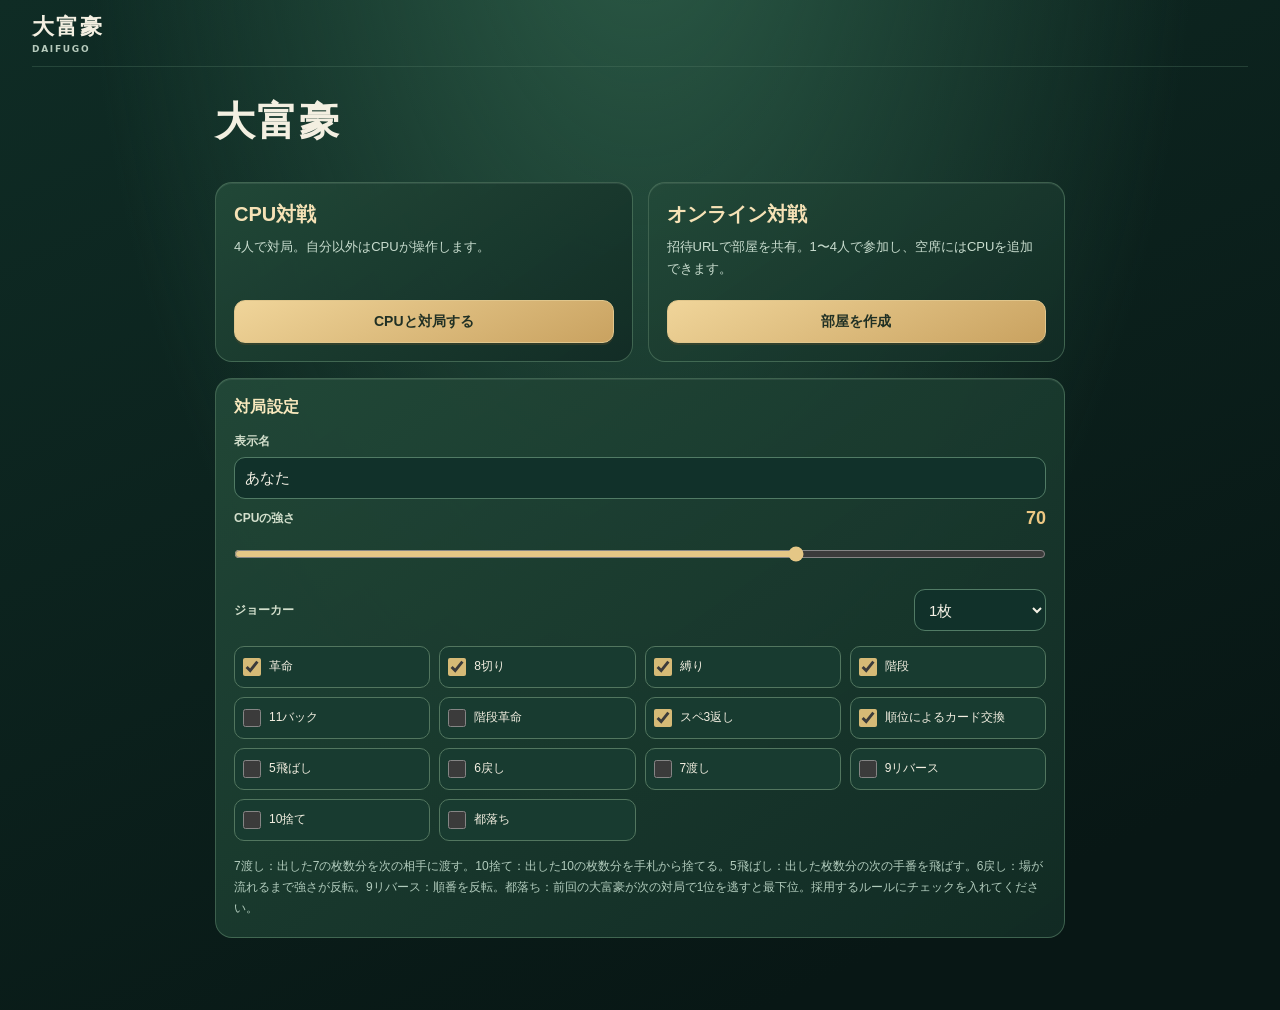
==== daifugo/index.html @ 8b04bd59 "Style special-card selection prompt for local Daifugo rules" ====
<!doctype html>
<html lang="ja">
<head>
<meta charset="utf-8">
<meta name="viewport" content="width=device-width, initial-scale=1, viewport-fit=cover">
<meta name="theme-color" content="#10251f">
<meta name="description" content="ブラウザで遊べる大富豪。4人CPU対戦と招待URLによるオンライン対戦。">
<title>大富豪</title>
<style>
:root{font-family:-apple-system,BlinkMacSystemFont,"Hiragino Kaku Gothic ProN","Yu Gothic",Meiryo,sans-serif;color:#f3efe1;--bg:#0a1d1b;--panel:#19382f;--panel2:#234738;--line:#53745e;--gold:#edc883;--muted:#b1cbbc;--red:#c43b48;--black:#263038}
*{box-sizing:border-box}
html{background:var(--bg);color-scheme:dark}
body{margin:0;min-height:100vh;background:radial-gradient(ellipse at 50% -20%,#2d5d48 0,transparent 62%),linear-gradient(155deg,#0f2c25,#081715 85%);font-size:15px}
button,input,select{font:inherit}button{cursor:pointer;touch-action:manipulation}
button:disabled{opacity:.43;cursor:not-allowed;transform:none!important}
button:focus-visible,input:focus-visible,select:focus-visible{outline:3px solid var(--gold);outline-offset:2px}
input,select{width:100%;max-width:100%;background:#11312a;color:#f5f1e5;border:1px solid #517b65;border-radius:11px;min-height:42px;padding:10px}
select{max-width:132px}button:active{transform:translateY(1px)}
.app-shell{max-width:1250px;margin:auto;padding:0 17px 45px}
.top{display:flex;justify-content:space-between;align-items:center;min-height:67px;border-bottom:1px solid #557c6855;gap:12px}
.logo{font-size:22px;font-weight:800;letter-spacing:.1em;font-family:"Hiragino Mincho ProN","Yu Mincho",serif}
.logo span{font:700 9px system-ui,sans-serif;letter-spacing:.19em;display:block;color:#b6cabc;margin-top:2px}
.top-links{display:flex;gap:8px}
.top button,.small-button{background:#24483a;color:#f4e8ce;border:1px solid #607f69;padding:8px 11px;border-radius:10px;font-size:12px;font-weight:700}
h1,h2,h3,p{margin-top:0}
h1{font-size:clamp(27px,6vw,40px);letter-spacing:.05em}
h2{font-size:22px}
h3{font-size:18px}
.panel{border:1px solid #547a62a9;background:linear-gradient(145deg,rgba(35,74,57,.91),rgba(18,44,37,.96));border-radius:17px;padding:18px;box-shadow:inset 0 1px 0 #ffffff14}
.panel-head{font-weight:800;letter-spacing:.02em;font-size:16px;margin-bottom:15px;color:#f8e8bd}
.home-content{max-width:850px;margin:27px auto}
.home-header{margin-bottom:18px}
.mode-grid{display:grid;grid-template-columns:repeat(2,minmax(0,1fr));gap:15px;margin:16px 0}
.mode-card{display:flex;flex-direction:column;gap:8px;min-height:180px}
.mode-title{font-size:20px;font-weight:800;color:#f6e2b6}
.mode-card p{font-size:13px;line-height:1.7;color:#c8dcce;flex:1;margin:0}
.action-primary,.action-secondary,.action-quiet,.sub-button{border-radius:11px;border:1px solid #e0c68c;min-height:43px;font-size:14px;font-weight:800;padding:10px 16px}
.action-primary{background:linear-gradient(155deg,#f0d59a,#c9a260);color:#203024;box-shadow:0 2px 0 #574d2b65}
.action-secondary{background:#2a5243;border-color:#7a9e83;color:#f4edd5}
.action-quiet,.sub-button{background:#152e29;border-color:#547363;color:#ccdcca}
.sub-button{width:100%;margin-top:12px;font-size:12px}
.settings{margin-top:15px}
.field-label{display:block;color:#d3dfcc;font-size:12px;font-weight:700;margin:11px 0 7px}
.setting-line{display:flex;align-items:center;justify-content:space-between;gap:12px;margin:9px 0}
.setting-line .field-label{margin:0}
.setting-line strong{font-size:18px;color:var(--gold)}
#skill{accent-color:#e5c786;min-height:20px;padding:0;margin:6px 0 16px}
.rule-grid{display:grid;grid-template-columns:repeat(4,minmax(0,1fr));gap:9px;margin:15px 0}
.rule-option{display:flex;align-items:center;gap:8px;border:1px solid #52765f;background:#183b30;border-radius:10px;padding:11px 8px;line-height:1.45;font-size:12px;cursor:pointer}
.rule-option input{width:18px;min-height:18px;height:18px;margin:0;accent-color:#d6ba76;flex:none}
.soft-note,.hint{color:var(--muted);font-size:12px;line-height:1.75}
.lobby{max-width:680px;margin:25px auto}.lobby h1{margin:5px 0 14px}.lobby h2{font-size:20px}
.room-state{color:#e9d7a9;background:#213d2f;border:1px solid #557a60;border-radius:9px;padding:11px;margin:12px 0}
.error-note{padding:11px 12px;margin:12px 0;border-radius:10px;background:#5a322c;border:1px solid #a66b59;color:#ffe6d4;font-size:13px;line-height:1.6}
.room-actions{display:flex;gap:9px;flex-wrap:wrap;margin:10px 0 20px}
.room-actions button{flex:1}
.seat-grid{display:grid;grid-template-columns:repeat(2,minmax(0,1fr));gap:10px;margin:12px 0 17px}
.seat{display:flex;flex-direction:column;gap:5px;background:#1a3c32;border:1px solid #527660;border-radius:10px;padding:12px;min-width:0}
.seat span{color:#bed0bd;font-size:11px}
.seat strong{font-size:15px;white-space:nowrap;overflow:hidden;text-overflow:ellipsis}
.seat small{color:#eed59d;font-size:11px}
.start-button{width:100%;margin:8px 0}
.game-shell{max-width:1100px;margin:17px auto;display:grid;grid-template-columns:minmax(0,800px) minmax(225px,255px);gap:15px;align-items:start}
.board-main{min-width:0}
.game-title{display:flex;align-items:center;justify-content:space-between;gap:10px;margin:7px 0 13px}
.eyebrow{letter-spacing:.13em;font-size:10px;font-weight:700;color:#e9c88b;margin-bottom:6px}
.game-title h2{font-size:18px;margin:0;color:#f1e6c8}
.players-top{display:grid;grid-template-columns:repeat(3,minmax(0,1fr));gap:9px;margin-bottom:11px}
.opponent{display:flex;align-items:center;gap:7px;min-width:0;position:relative;background:#1a3b30;border:1px solid #507964;border-radius:12px;padding:9px 10px;min-height:62px}
.opponent.now{border-color:#eac47f;box-shadow:0 0 0 1px #eac47f66,inset 0 0 16px #ffc96612}
.avatar{width:33px;height:33px;display:grid;place-items:center;flex:none;border-radius:10px;background:#315846;color:#ffe1aa;border:1px solid #738c6d;font-family:serif;font-weight:800}
.opponent-info{min-width:0;flex:1}
.opponent strong{font-size:12px;display:block;white-space:nowrap;overflow:hidden;text-overflow:ellipsis}
.opponent small{display:block;color:#bdd3bf;font-size:10px;margin-top:3px}
.card-count{font-size:11px;font-weight:800;color:#e7ca91;white-space:nowrap}
.turn-dot{position:absolute;right:3px;top:3px;width:7px;height:7px;border-radius:100%;background:#e6c776}
.table-area{background:radial-gradient(ellipse at center,#235b42 0,#164430 65%,#103326 100%);border:11px solid #41674c;box-shadow:0 12px 28px #020b0975,inset 0 0 0 2px #d5ac5a6b;border-radius:60px;min-height:255px;padding:17px 28px 12px;position:relative}
.table-head{display:flex;justify-content:space-between;align-items:center;gap:10px;font-size:12px;color:#e6e7d3}
.table-head em{font-size:10px;font-style:normal;background:#e1d39f1e;border:1px solid #e1d39f77;color:#f4d99e;border-radius:15px;padding:3px 7px;display:inline-block;margin-left:3px}
.played-area{display:flex;align-items:center;justify-content:center;flex-wrap:wrap;gap:6px;min-height:152px;padding:10px 0}
.empty-table{font-family:serif;color:#d0e5d2b8;font-size:25px;letter-spacing:.2em}
.table-meta{font-size:11px;text-align:center;color:#c5dec6}
.table-card{width:58px;height:85px;border-radius:7px;background:linear-gradient(142deg,#ffffff,#ebe9e2);border:1px solid #fff;box-shadow:1px 3px 6px #071a13a3;color:var(--black);display:flex;flex-direction:column;align-items:center;justify-content:center;gap:5px}
.table-card strong{font-family:Georgia,serif;font-size:19px}
.table-card span{font-size:26px}
.table-card.red{color:var(--red)}
.table-card.joker{background:linear-gradient(135deg,#352748,#67418d);color:#fbdeb0}
.my-zone{margin-top:12px;border:1px solid #618166;border-radius:14px;background:linear-gradient(150deg,#234c3c,#173729);padding:14px}
.special-banner{background:#625030;border:1px solid #d2ab61;color:#fff2c8;padding:12px;border-radius:10px;margin:0 0 12px;font-size:14px;font-weight:800;line-height:1.65;box-shadow:0 0 0 2px #b08c3240}
.my-zone-head{display:flex;justify-content:space-between;gap:10px;align-items:center;margin-bottom:10px}
.my-zone-head strong{font-size:15px}
.my-zone-head span{font-size:12px;color:#ecd093;margin-left:10px}
.my-zone-head small{font-size:11px;color:#c0d5be;text-align:right}
.myhand{display:flex;flex-wrap:wrap;align-items:center;justify-content:center;gap:5px;min-height:91px;padding:5px 0 8px}
.play-card{display:flex;align-items:center;justify-content:space-between;flex-direction:column;width:51px;height:78px;padding:4px 3px;border-radius:7px;background:linear-gradient(145deg,#fffefb,#e8e3d8);color:var(--black);box-shadow:0 3px 3px #0217109e;border:2px solid #f7f7ed;position:relative;transition:transform .12s, box-shadow .12s;flex:none}
.play-card.red{color:var(--red)}
.play-card.joker{background:linear-gradient(140deg,#432f56,#70508b);color:#ffe5a6;border-color:#bf9cdb}
.play-card.selected{transform:translateY(-9px);outline:2px solid #f9db84;z-index:2;box-shadow:0 6px 0 #946e34,0 0 14px #f9dc9969}
.play-card:active{transform:translateY(-3px)}
.play-card .corner{width:100%;text-align:left;font-weight:900;font-family:Georgia,serif;font-size:13px;line-height:1}
.play-card .corner span{font-size:12px;margin-left:2px}
.play-card .center-suit{font-size:24px;line-height:1}
.play-card .bottom-corner{align-self:flex-end;font-family:Georgia,serif;font-weight:bold;font-size:10px}
.my-action{display:flex;flex-wrap:wrap;justify-content:space-between;align-items:center;gap:12px;margin-top:8px}
.validation{color:#e9bbb1;font-size:12px;flex:1}
.validation.ok{color:#bae4b7}
.play-buttons{display:flex;gap:7px;flex-wrap:wrap}
.play-buttons button{min-width:74px}
.rankings{margin-top:13px}
.rankings h3{margin-bottom:11px}
.ranking-grid{display:grid;grid-template-columns:repeat(4,1fr);gap:7px;margin-bottom:15px}
.ranking-grid>div{background:#163b30;border:1px solid #5f8166;border-radius:8px;padding:10px 6px;display:flex;gap:6px;align-items:center;flex-direction:column;text-align:center}
.rank-digit{font-size:22px;color:#e8c37d;font-weight:900}
.ranking-grid strong{font-size:12px;max-width:100%;overflow:hidden;text-overflow:ellipsis}
.ranking-grid small{font-size:10px;color:#c9d9c5}
.side-bar{display:flex;flex-direction:column;gap:12px}
.info-item{display:flex;justify-content:space-between;border-bottom:1px solid #69816c47;padding:8px 0;gap:10px;font-size:12px}
.info-item span{color:#b1cfba}
.info-item strong{text-align:right;font-size:12px;max-width:140px;overflow-wrap:anywhere}
.logs{max-height:300px;overflow:auto;display:flex;flex-direction:column;gap:7px}
.logs div{font-size:12px;background:#14372c;padding:7px 8px;border-radius:6px;color:#dbefda}
.toast{position:fixed;bottom:18px;left:50%;transform:translateX(-50%);z-index:20;background:#285440;border:1px solid #a0c09a;border-radius:11px;max-width:90vw;padding:10px 15px;box-shadow:0 6px 20px #0007;font-size:12px}
.toast.error{background:#61382d;border-color:#bf806e}
@media(max-width:900px){.game-shell{grid-template-columns:minmax(0,760px);max-width:760px}.side-bar{display:grid;grid-template-columns:repeat(2,minmax(0,1fr))}}
@media(max-width:620px){.mode-grid{grid-template-columns:1fr}.mode-card{min-height:145px}.rule-grid{grid-template-columns:repeat(2,minmax(0,1fr))}.table-area{min-height:216px;border-width:7px;border-radius:39px;padding:14px}.played-area{min-height:133px}.game-title h2{font-size:16px}.opponent{padding:7px;gap:5px;min-height:57px}.opponent strong{font-size:11px}.opponent .avatar{height:29px;width:29px}.card-count{font-size:10px}.my-zone{padding:10px}.my-zone-head{align-items:flex-start}.my-zone-head small{max-width:160px}.side-bar{grid-template-columns:1fr}}
@media(max-width:425px){.app-shell{padding:0 8px 32px}.top{min-height:57px}.logo{font-size:19px}.home-content{margin:17px auto}.panel{padding:12px}.players-top{gap:5px}.opponent{padding:5px;flex-wrap:wrap}.opponent .avatar{height:25px;width:25px;font-size:12px}.opponent-info{min-width:40px}.card-count{margin-left:auto}.play-card{width:43px;height:70px;border-width:1px;padding:3px}.play-card .center-suit{font-size:22px}.myhand{gap:4px}.table-card{width:46px;height:70px}.table-card span{font-size:22px}.room-actions button{font-size:12px;padding:8px}.play-buttons button{padding:8px;min-height:39px;font-size:12px;min-width:63px}.rankings .ranking-grid{grid-template-columns:repeat(2,1fr)}}
@media(prefers-reduced-motion:reduce){*{transition:none!important}}
</style>
</head>
<body>
<div id="app"><div style="text-align:center;padding:27vh 15px;font-size:25px">大富豪</div></div>
<noscript><p style="text-align:center">JavaScriptを有効にしてください。</p></noscript>
<script src="./game.js"></script>
<script src="./vendor/peerjs.min.js"></script>
<script src="./app.js"></script>
</body>
</html>
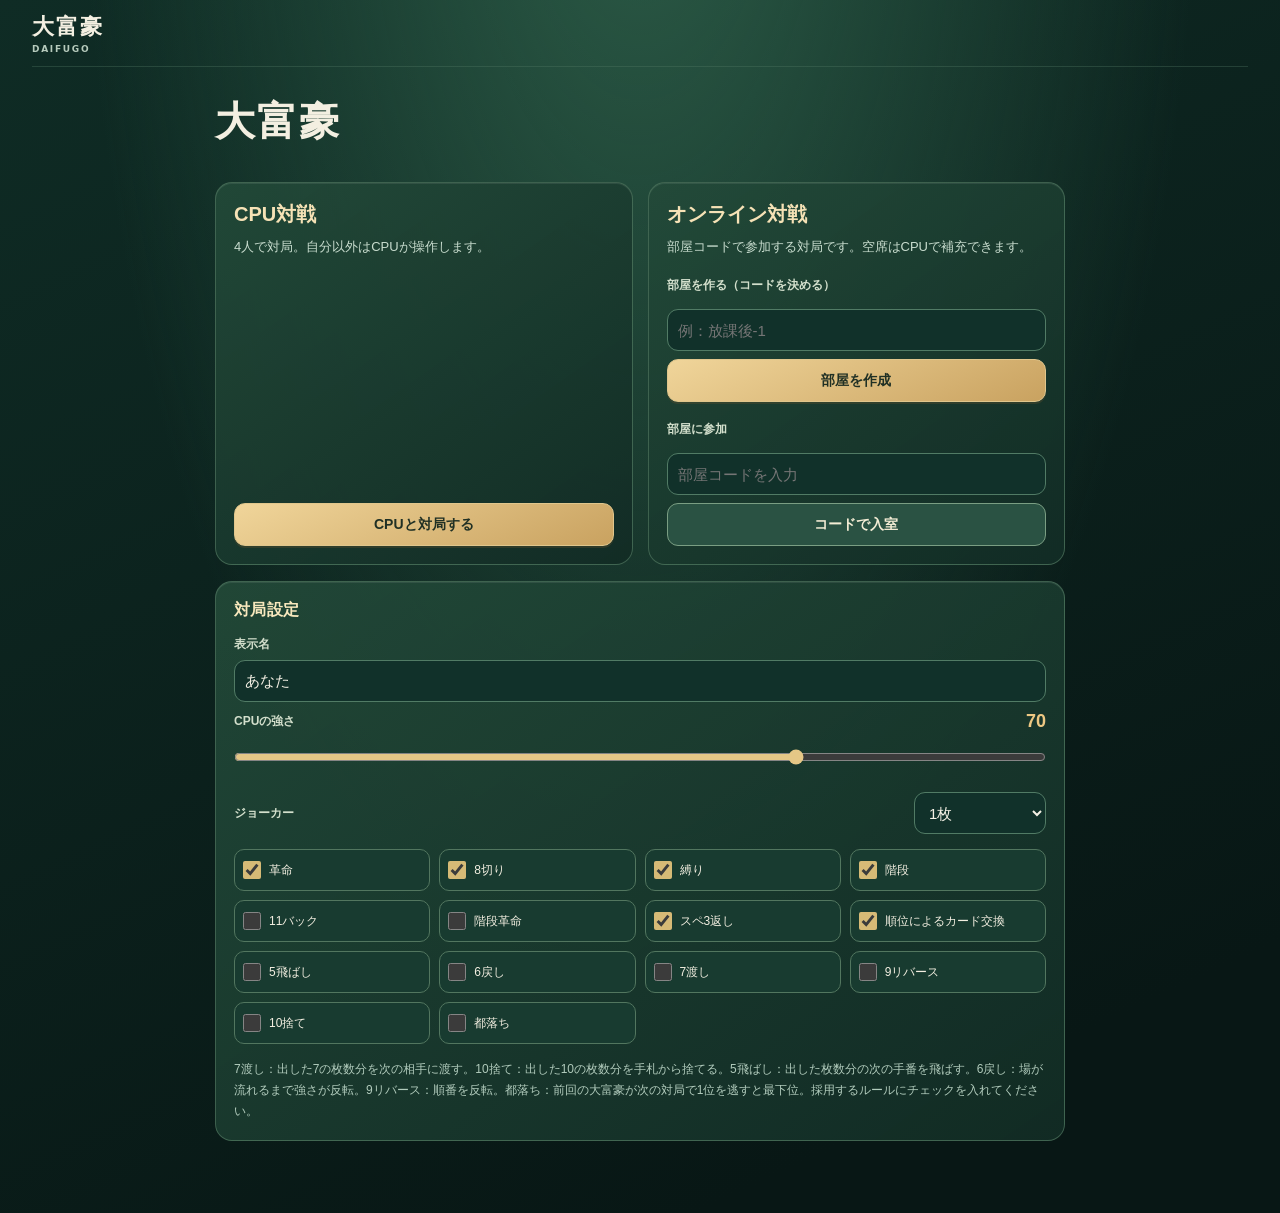
==== commit b9375ac5: "Add room-code create and join navigation" ====
--- a/daifugo/index.html
+++ b/daifugo/index.html
@@ -130,8 +130,8 @@
 <body>
 <div id="app"><div style="text-align:center;padding:27vh 15px;font-size:25px">大富豪</div></div>
 <noscript><p style="text-align:center">JavaScriptを有効にしてください。</p></noscript>
-<script src="./game.js"></script>
+<script src="./game.js?v=local02"></script>
 <script src="./vendor/peerjs.min.js"></script>
-<script src="./app.js"></script>
+<script src="./app.js?v=roomcode03"></script>
 </body>
 </html>
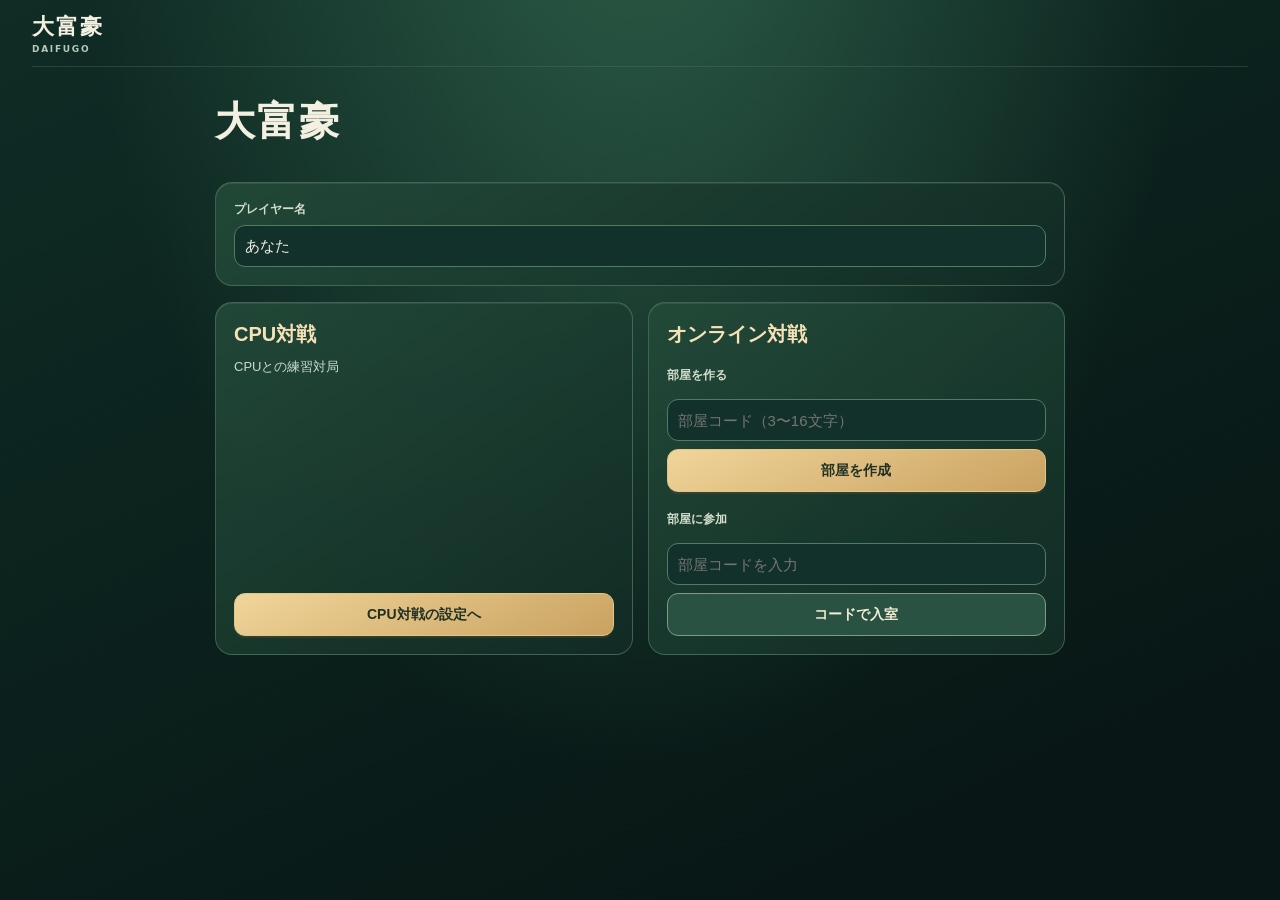
==== commit af8d64a9: "Style name-above-entry and host lobby rules, player count and starting hand settings" ====
--- a/daifugo/index.html
+++ b/daifugo/index.html
@@ -4,7 +4,7 @@
 <meta charset="utf-8">
 <meta name="viewport" content="width=device-width, initial-scale=1, viewport-fit=cover">
 <meta name="theme-color" content="#10251f">
-<meta name="description" content="ブラウザで遊べる大富豪。4人CPU対戦と招待URLによるオンライン対戦。">
+<meta name="description" content="ブラウザで遊べる大富豪。人数やルール、初期手札枚数を部屋主が設定できるオンライン対戦。">
 <title>大富豪</title>
 <style>
 :root{font-family:-apple-system,BlinkMacSystemFont,"Hiragino Kaku Gothic ProN","Yu Gothic",Meiryo,sans-serif;color:#f3efe1;--bg:#0a1d1b;--panel:#19382f;--panel2:#234738;--line:#53745e;--gold:#edc883;--muted:#b1cbbc;--red:#c43b48;--black:#263038}
@@ -46,6 +46,7 @@
 .setting-line strong{font-size:18px;color:var(--gold)}
 #skill{accent-color:#e5c786;min-height:20px;padding:0;margin:6px 0 16px}
 .rule-grid{display:grid;grid-template-columns:repeat(4,minmax(0,1fr));gap:9px;margin:15px 0}
+.name-panel{margin-bottom:16px}.name-panel .field-label{margin-top:0}.room-config-grid{display:grid;grid-template-columns:repeat(3,minmax(0,1fr));gap:12px;margin:4px 0 16px}.room-config-grid .field-label{margin:0}.room-config-grid select{max-width:none;display:block;margin-top:8px}.rules-title{margin-top:19px;margin-bottom:7px}.lobby>.panel{margin-bottom:13px}.lobby>.panel .start-button{margin-top:3px}.lobby>.panel .action-quiet[data-act=home]{margin-top:9px}
 .rule-option{display:flex;align-items:center;gap:8px;border:1px solid #52765f;background:#183b30;border-radius:10px;padding:11px 8px;line-height:1.45;font-size:12px;cursor:pointer}
 .rule-option input{width:18px;min-height:18px;height:18px;margin:0;accent-color:#d6ba76;flex:none}
 .soft-note,.hint{color:var(--muted);font-size:12px;line-height:1.75}
@@ -65,7 +66,7 @@
 .game-title{display:flex;align-items:center;justify-content:space-between;gap:10px;margin:7px 0 13px}
 .eyebrow{letter-spacing:.13em;font-size:10px;font-weight:700;color:#e9c88b;margin-bottom:6px}
 .game-title h2{font-size:18px;margin:0;color:#f1e6c8}
-.players-top{display:grid;grid-template-columns:repeat(3,minmax(0,1fr));gap:9px;margin-bottom:11px}
+.players-top{display:grid;grid-template-columns:repeat(auto-fit,minmax(min(100%,140px),1fr));gap:9px;margin-bottom:11px}
 .opponent{display:flex;align-items:center;gap:7px;min-width:0;position:relative;background:#1a3b30;border:1px solid #507964;border-radius:12px;padding:9px 10px;min-height:62px}
 .opponent.now{border-color:#eac47f;box-shadow:0 0 0 1px #eac47f66,inset 0 0 16px #ffc96612}
 .avatar{width:33px;height:33px;display:grid;place-items:center;flex:none;border-radius:10px;background:#315846;color:#ffe1aa;border:1px solid #738c6d;font-family:serif;font-weight:800}
@@ -122,7 +123,7 @@
 .toast{position:fixed;bottom:18px;left:50%;transform:translateX(-50%);z-index:20;background:#285440;border:1px solid #a0c09a;border-radius:11px;max-width:90vw;padding:10px 15px;box-shadow:0 6px 20px #0007;font-size:12px}
 .toast.error{background:#61382d;border-color:#bf806e}
 @media(max-width:900px){.game-shell{grid-template-columns:minmax(0,760px);max-width:760px}.side-bar{display:grid;grid-template-columns:repeat(2,minmax(0,1fr))}}
-@media(max-width:620px){.mode-grid{grid-template-columns:1fr}.mode-card{min-height:145px}.rule-grid{grid-template-columns:repeat(2,minmax(0,1fr))}.table-area{min-height:216px;border-width:7px;border-radius:39px;padding:14px}.played-area{min-height:133px}.game-title h2{font-size:16px}.opponent{padding:7px;gap:5px;min-height:57px}.opponent strong{font-size:11px}.opponent .avatar{height:29px;width:29px}.card-count{font-size:10px}.my-zone{padding:10px}.my-zone-head{align-items:flex-start}.my-zone-head small{max-width:160px}.side-bar{grid-template-columns:1fr}}
+@media(max-width:620px){.room-config-grid{grid-template-columns:repeat(2,minmax(0,1fr))}.mode-grid{grid-template-columns:1fr}.mode-card{min-height:145px}.rule-grid{grid-template-columns:repeat(2,minmax(0,1fr))}.table-area{min-height:216px;border-width:7px;border-radius:39px;padding:14px}.played-area{min-height:133px}.game-title h2{font-size:16px}.opponent{padding:7px;gap:5px;min-height:57px}.opponent strong{font-size:11px}.opponent .avatar{height:29px;width:29px}.card-count{font-size:10px}.my-zone{padding:10px}.my-zone-head{align-items:flex-start}.my-zone-head small{max-width:160px}.side-bar{grid-template-columns:1fr}}
 @media(max-width:425px){.app-shell{padding:0 8px 32px}.top{min-height:57px}.logo{font-size:19px}.home-content{margin:17px auto}.panel{padding:12px}.players-top{gap:5px}.opponent{padding:5px;flex-wrap:wrap}.opponent .avatar{height:25px;width:25px;font-size:12px}.opponent-info{min-width:40px}.card-count{margin-left:auto}.play-card{width:43px;height:70px;border-width:1px;padding:3px}.play-card .center-suit{font-size:22px}.myhand{gap:4px}.table-card{width:46px;height:70px}.table-card span{font-size:22px}.room-actions button{font-size:12px;padding:8px}.play-buttons button{padding:8px;min-height:39px;font-size:12px;min-width:63px}.rankings .ranking-grid{grid-template-columns:repeat(2,1fr)}}
 @media(prefers-reduced-motion:reduce){*{transition:none!important}}
 </style>
@@ -132,6 +133,6 @@
 <noscript><p style="text-align:center">JavaScriptを有効にしてください。</p></noscript>
 <script src="./game.js?v=local02"></script>
 <script src="./vendor/peerjs.min.js"></script>
-<script src="./app.js?v=roomcode03"></script>
+<script src="./app.js?v=lobbysettings04"></script>
 </body>
 </html>
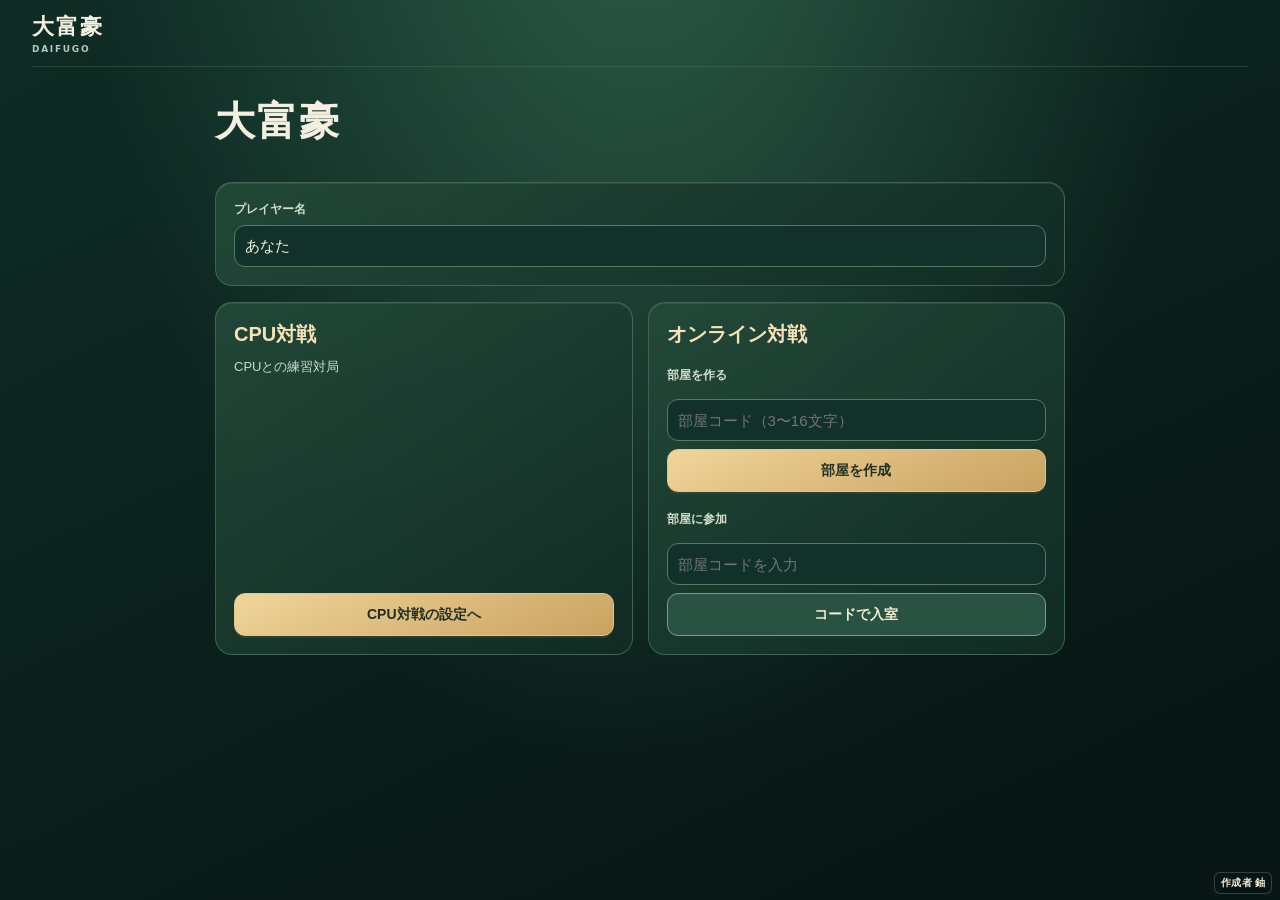
==== commit 1b318bfe: "Add subtle creator credit to game screen" ====
--- a/daifugo/index.html
+++ b/daifugo/index.html
@@ -127,6 +127,9 @@
 @media(max-width:425px){.app-shell{padding:0 8px 32px}.top{min-height:57px}.logo{font-size:19px}.home-content{margin:17px auto}.panel{padding:12px}.players-top{gap:5px}.opponent{padding:5px;flex-wrap:wrap}.opponent .avatar{height:25px;width:25px;font-size:12px}.opponent-info{min-width:40px}.card-count{margin-left:auto}.play-card{width:43px;height:70px;border-width:1px;padding:3px}.play-card .center-suit{font-size:22px}.myhand{gap:4px}.table-card{width:46px;height:70px}.table-card span{font-size:22px}.room-actions button{font-size:12px;padding:8px}.play-buttons button{padding:8px;min-height:39px;font-size:12px;min-width:63px}.rankings .ranking-grid{grid-template-columns:repeat(2,1fr)}}
 @media(prefers-reduced-motion:reduce){*{transition:none!important}}
 </style>
+<style id="creator-credit-style">
+#creator-credit{position:fixed;right:8px;bottom:calc(6px + env(safe-area-inset-bottom, 0px));z-index:12;pointer-events:none;user-select:none;background:rgba(9,21,22,.76);border:1px solid rgba(250,235,204,.2);color:#f7ebd6;border-radius:6px;padding:3px 6px;font:600 10px/1.4 -apple-system,BlinkMacSystemFont,"Hiragino Kaku Gothic ProN","Yu Gothic",sans-serif;letter-spacing:.02em}
+</style>
 </head>
 <body>
 <div id="app"><div style="text-align:center;padding:27vh 15px;font-size:25px">大富豪</div></div>
@@ -134,5 +137,6 @@
 <script src="./game.js?v=local02"></script>
 <script src="./vendor/peerjs.min.js"></script>
 <script src="./app.js?v=lobbysettings04"></script>
+<div id="creator-credit">作成者 鈾</div>
 </body>
 </html>
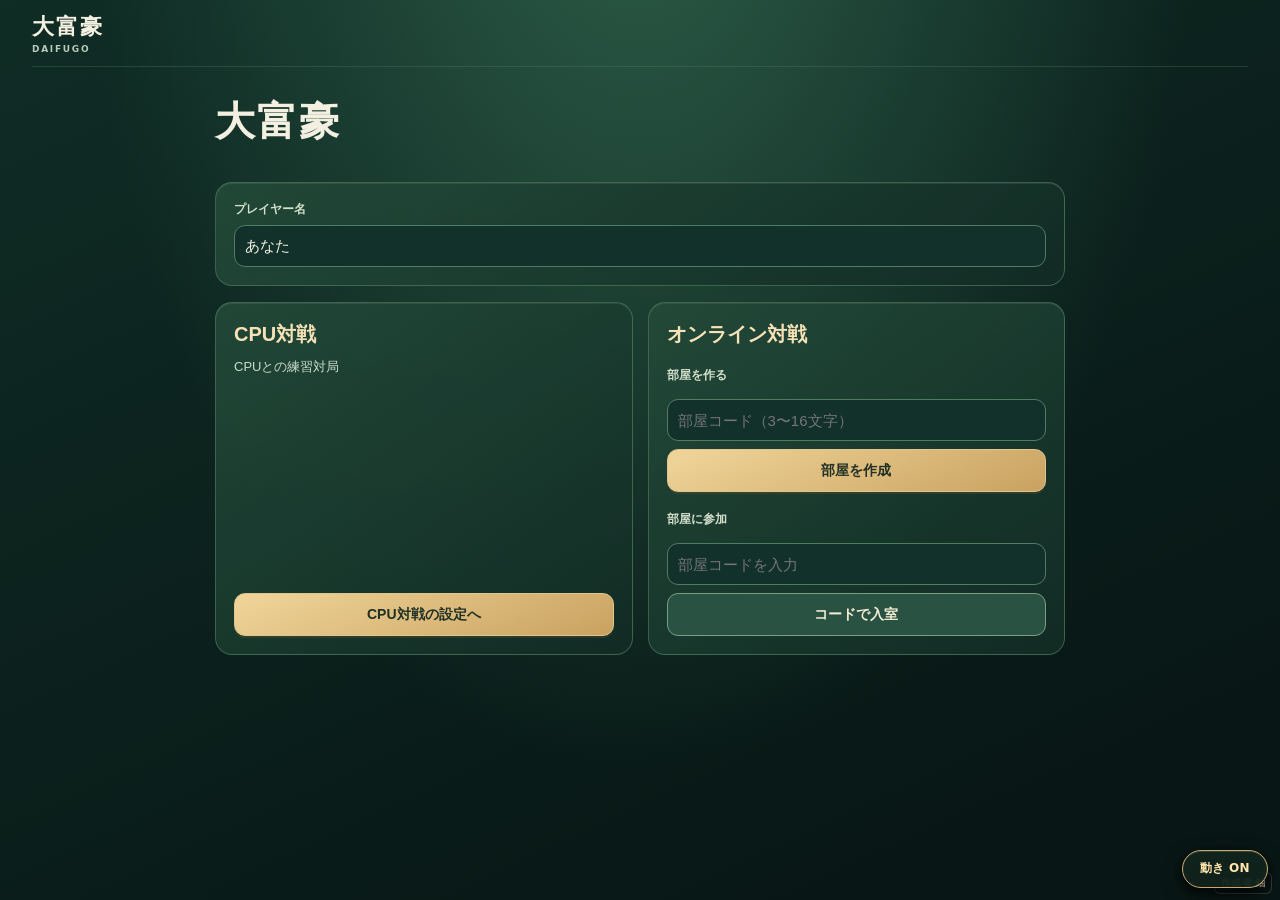
==== commit aabe22db: "Enable per-game realistic tabletop motion and accessible touch polish" ====
--- a/daifugo/index.html
+++ b/daifugo/index.html
@@ -130,6 +130,7 @@
 <style id="creator-credit-style">
 #creator-credit{position:fixed;right:8px;bottom:calc(6px + env(safe-area-inset-bottom, 0px));z-index:12;pointer-events:none;user-select:none;background:rgba(9,21,22,.76);border:1px solid rgba(250,235,204,.2);color:#f7ebd6;border-radius:6px;padding:3px 6px;font:600 10px/1.4 -apple-system,BlinkMacSystemFont,"Hiragino Kaku Gothic ProN","Yu Gothic",sans-serif;letter-spacing:.02em}
 </style>
+<link rel="stylesheet" href="../tabletop-finish.css?v=11">
 </head>
 <body>
 <div id="app"><div style="text-align:center;padding:27vh 15px;font-size:25px">大富豪</div></div>
@@ -138,5 +139,6 @@
 <script src="./vendor/peerjs.min.js"></script>
 <script src="./app.js?v=lobbysettings04"></script>
 <div id="creator-credit">作成者 鈾</div>
+<script src="../tabletop-motion.js?v=11" data-game="daifugo"></script>
 </body>
 </html>
--- a/tabletop-finish.css
+++ b/tabletop-finish.css
@@ -0,0 +1,106 @@
+/* Tabletop physical finish 1.1.
+   Visual treatment only: rules, turns, CPU, rooms and scoring are unchanged. */
+.ttm-motion-control{
+  position:fixed;right:max(12px,env(safe-area-inset-right));bottom:calc(12px + env(safe-area-inset-bottom));
+  z-index:150;pointer-events:none;filter:drop-shadow(0 4px 8px #0009)
+}
+.ttm-motion-control button{
+  pointer-events:auto;cursor:pointer;min-height:38px;min-width:86px;padding:7px 11px;
+  border:1px solid #cba96c;border-radius:99px;background:#12241eec;color:#ffe7ae;
+  box-shadow:inset 0 1px 0 #ffffff25,0 4px 12px #0008;
+  font:750 12px/1.1 system-ui,-apple-system,"Yu Gothic",sans-serif;
+  letter-spacing:.02em;touch-action:manipulation
+}
+.ttm-motion-control button[aria-pressed="false"]{border-color:#76847c;color:#e0e6d9;background:#27352dea}
+.ttm-motion-control button:focus-visible{outline:3px solid #ffde92;outline-offset:3px}
+.ttm-motion-control button:active{transform:translateY(1px);filter:brightness(1.11)}
+body.ttm-shogi .board-wrap{box-shadow:0 18px 34px #0008,inset 0 2px 1px #fff2;background-image:linear-gradient(145deg,#a17b4d,#5b432c 76%,#987045)}
+body.ttm-shogi .board-plane{perspective:1100px;isolation:isolate}
+body.ttm-shogi .cell{touch-action:manipulation;-webkit-tap-highlight-color:transparent}
+body.ttm-shogi .koma{
+  transform-style:preserve-3d;
+  box-shadow:inset 0 2px 1px #fff6,inset 0 -2px 1px #61421d66,1px 2px 2px #2918055e;
+  background:linear-gradient(117deg,#fff0c8 0%,#edd2a3 42%,#d3ac76 88%,#bf9559);
+  filter:drop-shadow(0 2px 1px #4c311e8a);
+  transition:filter .15s ease,box-shadow .15s ease
+}
+body.ttm-shogi .koma.promoted{color:#9d2c2a}
+body.ttm-shogi .cell.selected .koma:not(.opp){transform:translateY(-3px) scale(1.035);filter:drop-shadow(0 5px 3px #48331c88)}
+body.ttm-shogi .cell.selected .koma.opp{transform:rotate(180deg) translateY(3px) scale(1.035);filter:drop-shadow(0 5px 3px #48331c88)}
+body.ttm-shogi .cell:active .koma:not(.opp){filter:drop-shadow(0 4px 3px #68482caa)}
+body.ttm-shogi .cell:focus-visible{outline:3px solid #4d9d7a;outline-offset:-2px;z-index:5}
+body.ttm-shogi .hand-piece:focus-visible,body.ttm-shogi button:focus-visible{outline-offset:2px}
+body.ttm-shogi .btn{touch-action:manipulation}
+body.ttm-shogi .game-center .hands .hand-piece{min-height:40px}
+body.ttm-shogi .ttm-impact{
+  position:fixed;z-index:9998;pointer-events:none;border:2px solid #f5d093aa;
+  border-radius:50%;width:25px;height:12px;transform:translate(-50%,-50%);
+  box-shadow:0 0 8px #f4ce7c66
+}
+/* Mahjong: glazed ivory faces, layered tile edges and clear discard choice. */
+body.ttm-mahjong .board,body.ttm-mahjong .table-board{
+  box-shadow:inset 0 2px 25px #84dfac12,0 15px 24px #0007
+}
+body.ttm-mahjong .tile{
+  box-shadow:inset 0 1px 1px #fff,1px 1px 0 #7d9f8c,1px 3px 0 #5e8a79,2px 5px 5px #0006;
+  border-bottom-color:#86a898;
+  background:linear-gradient(117deg,#fffefa,#f0f2e7 58%,#c9d6cb);
+  transform-style:preserve-3d
+}
+body.ttm-mahjong .tile.hand{
+  transition:transform .14s cubic-bezier(.19,.7,.3,1),box-shadow .14s ease;
+  -webkit-tap-highlight-color:transparent;touch-action:manipulation;position:relative
+}
+body.ttm-mahjong .hand-tiles .tile.hand.is-chosen,
+body.ttm-mahjong .hand-tiles .tile.hand.selected{
+  transform:translateY(-10px) rotateX(-5deg);z-index:5;
+  box-shadow:0 0 0 2px #ffe3a1,0 9px 2px #53745d,0 15px 17px #0009
+}
+body.ttm-mahjong .tile.hand:active:not(:disabled){transform:translateY(-5px) scale(.985)}
+body.ttm-mahjong .tile.hand:focus-visible{outline:3px solid #ffd47c;outline-offset:2px;z-index:6}
+body.ttm-mahjong .river .tiles{perspective:900px}
+body.ttm-mahjong .river .tile{border-bottom-width:3px}
+body.ttm-mahjong .river-name{color:#ebf6ed}
+body.ttm-mahjong .handline strong{color:#ffe3a4}
+body.ttm-mahjong [data-v02="discardConfirm"]{
+  min-height:44px;font-weight:900;border-color:#efcf7a;box-shadow:0 3px 0 #8c6534
+}
+body.ttm-mahjong .actions .btn{min-height:44px}
+body.ttm-mahjong .discard-guide{gap:12px}
+@media(max-width:600px){
+  body.ttm-mahjong .hand-tiles .tile.hand{height:clamp(53px,13.6vw,70px)}
+  body.ttm-mahjong .hand-tiles .tile.hand .val.glyph{font-size:clamp(20px,5.5vw,33px)}
+  body.ttm-mahjong .discard-guide>span{line-height:1.5}
+}
+/* Daifugo: little spring in the fingertips, no "magic floating" after release. */
+body.ttm-daifugo .table-area{perspective:1050px}
+body.ttm-daifugo .play-card{
+  transform-origin:50% 85%;transform-style:preserve-3d;
+  border-color:#f9f4e7;
+  box-shadow:inset 0 1px 1px #fff,0 2px 1px #d0cfc1,0 5px 9px #03190eb3;
+  transition:transform .16s cubic-bezier(.21,.73,.22,1),box-shadow .16s ease;
+  -webkit-tap-highlight-color:transparent;touch-action:manipulation
+}
+body.ttm-daifugo .play-card.selected{
+  transform:translateY(-11px) rotateX(-5deg);z-index:5;
+  box-shadow:0 0 0 2px #f7db91,0 4px 1px #b5a17b,0 13px 20px #00140cda
+}
+body.ttm-daifugo .play-card:active:not(:disabled){transform:translateY(-4px) rotateX(7deg) scale(.98)}
+body.ttm-daifugo .play-card:focus-visible{outline:3px solid #ffe6ac;outline-offset:4px;z-index:7}
+body.ttm-daifugo .table-card{
+  transform-style:preserve-3d;border-bottom:3px solid #c8c5b8;
+  box-shadow:0 2px 1px #cfc9bb,0 7px 10px #03180fbb
+}
+body.ttm-daifugo .played-area{perspective:1100px}
+body.ttm-daifugo .myhand{padding-top:16px;gap:clamp(4px,.65vw,8px)}
+body.ttm-daifugo .play-buttons button{min-height:47px;touch-action:manipulation}
+body.ttm-daifugo .validation.ok{color:#dbf6cc}
+body.ttm-daifugo .my-zone-head strong{color:#fff4ca}
+@media(max-width:500px){
+ body.ttm-daifugo .play-card{width:clamp(43px,12vw,55px);height:clamp(69px,19vw,80px)}
+ body.ttm-daifugo .table-card{width:clamp(49px,13.3vw,59px);height:clamp(72px,19vw,86px)}
+ body.ttm-daifugo .myhand{gap:5px;padding-top:18px}
+}
+@media(prefers-reduced-motion:reduce){
+ .ttm-motion-control button,.ttm-shogi .koma,.ttm-mahjong .tile,.ttm-daifugo .play-card{transition:none!important}
+}
